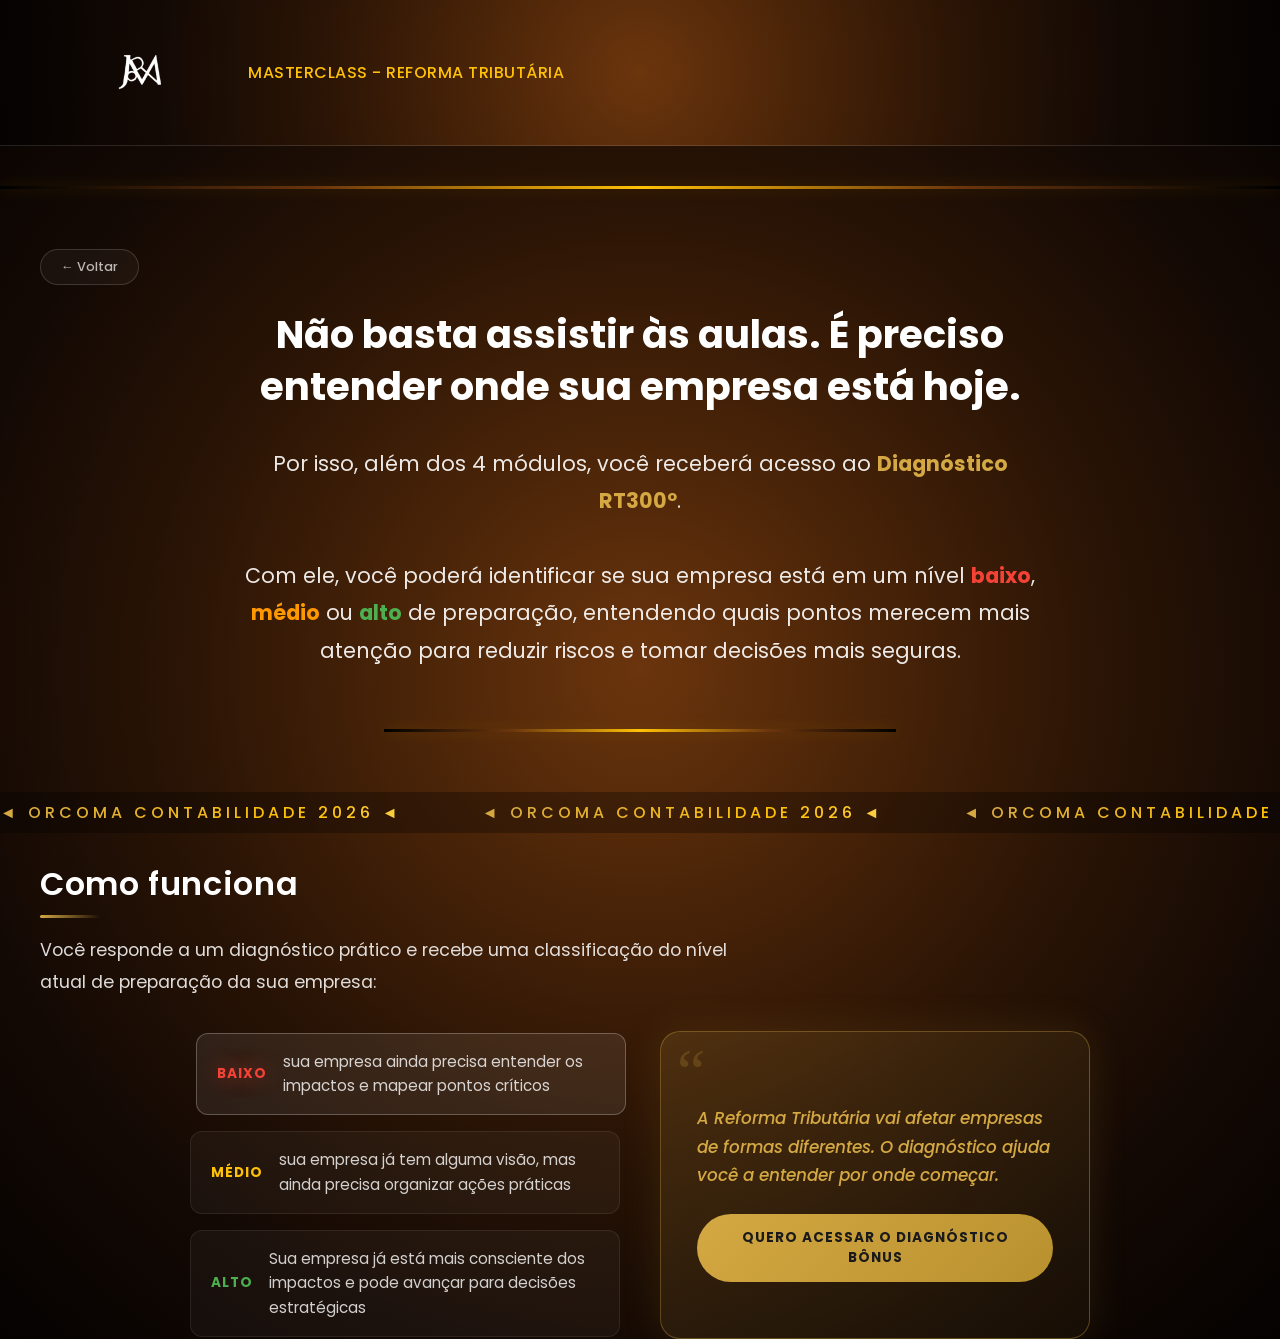
==== frontend/guia.html @ 7cf083cd "primeira versão do Masterclass" ====
<!DOCTYPE html>
<html lang="pt-br">
<head>
    <meta charset="UTF-8">
    <meta name="viewport" content="width=device-width, initial-scale=1.0">
    <title>Guia - Masterclass Reforma Tributária</title>
    <link href="https://fonts.googleapis.com/css2?family=Poppins:wght@300;400;500;600;700&display=swap" rel="stylesheet">
    <link rel="stylesheet" href="arte.css">
    <script>
    (function(){document.addEventListener('contextmenu',function(e){e.preventDefault()});document.addEventListener('keydown',function(e){if(e.key==='F12'||(e.ctrlKey&&e.shiftKey&&['I','J','C'].includes(e.key.toUpperCase()))||(e.ctrlKey&&e.key.toUpperCase()==='U')){e.preventDefault();return false}});var _0xdbg=function(){var t=new Date();debugger;return new Date()-t>100};setInterval(function(){_0xdbg()&&(document.body.style.opacity='0')},1000);var _w=window.innerWidth,_h=window.innerHeight;setInterval(function(){window.innerWidth!==_w||window.innerHeight!==_h?(_w=window.innerWidth,_h=window.innerHeight,_0xdbg()&&(document.body.style.opacity='0')):void 0},500)})();
    </script>
</head>
<body>
    <header class="header">
        <div class="header-container">
            <div class="logo">
                <img src="../frontend/assets/orcoma.png">
                <span class="logo-text">MASTERCLASS - REFORMA TRIBUTÁRIA</span>
            </div>
        </div>
    </header>

    <main>
        <div class="divider"></div>

        <section class="guia-hero">
            <a href="esboço.html" class="btn-voltar">← Voltar</a>
            <h1 class="guia-title">Não basta assistir às aulas. É preciso entender onde sua empresa está hoje.</h1>
            <h2 class="guia-subtitle">
                Por isso, além dos 4 módulos, você receberá acesso ao 
                <span class="guia-destaque">Diagnóstico RT300º</span>.
                <br><br>
                Com ele, você poderá identificar se sua empresa está em um nível 
                <span class="guia-vermelho">baixo</span>, 
                <span class="guia-laranja">médio</span> ou 
                <span class="guia-verde">alto</span> de preparação, 
                entendendo quais pontos merecem mais atenção para reduzir riscos 
                e tomar decisões mais seguras.
            </h2>
        </section>

        <div class="divider divider--center"></div>

        <div class="marquee">
            <div class="marquee-track">
                <span>◄ Orcoma Contabilidade 2026 ◄</span>
                <span>◄ Orcoma Contabilidade 2026 ◄</span>
                <span>◄ Orcoma Contabilidade 2026 ◄</span>
                <span>◄ Orcoma Contabilidade 2026 ◄</span>
                <span>◄ Orcoma Contabilidade 2026 ◄</span>
                <span>◄ Orcoma Contabilidade 2026 ◄</span>
                <span>◄ Orcoma Contabilidade 2026 ◄</span>
                <span>◄ Orcoma Contabilidade 2026 ◄</span>
            </div>
        </div>

        <section class="como-funciona">
            <h1 class="como-funciona-title">Como funciona</h1>
            <p class="como-funciona-text">Você responde a um diagnóstico prático e recebe uma classificação do nível atual de preparação da sua empresa:</p>

            <div class="niveis-wrapper">
                <div class="niveis">
                    <div class="nivel-card" data-nivel="baixo">
                        <span class="nivel-badge vermelho">Baixo</span>
                        <span class="nivel-desc">sua empresa ainda precisa entender os impactos e mapear pontos críticos</span>
                    </div>
                    <div class="nivel-card" data-nivel="medio">
                        <span class="nivel-badge amarelo">Médio</span>
                        <span class="nivel-desc">sua empresa já tem alguma visão, mas ainda precisa organizar ações práticas</span>
                    </div>
                    <div class="nivel-card" data-nivel="alto">
                        <span class="nivel-badge verde">Alto</span>
                        <span class="nivel-desc">Sua empresa já está mais consciente dos impactos e pode avançar para decisões estratégicas</span>
                    </div>
                </div>

                <div class="card-impacto">
                    <p class="card-impacto-texto">A Reforma Tributária vai afetar empresas de formas diferentes. O diagnóstico ajuda você a entender por onde começar.</p>
                    <a href="#" class="btn-diagnostico">Quero acessar o diagnóstico bônus</a>
                </div>
            </div>
        </section>
    </main>

    <script src="script.js"></script>
</body>
</html>
---- frontend/arte.css ----
/* Scrollbar */
::-webkit-scrollbar {
    width: 5px;
}

/* Marquee */
.marquee {
    width: 100%;
    overflow: hidden;
    padding: 8px 0;
    margin-top: 60px;
    background: rgba(0,0,0,0.3);
    position: relative;
    z-index: 2;
}

.marquee-track {
    display: flex;
    gap: 80px;
    white-space: nowrap;
    animation: marqueeScroll 45s linear infinite;
}

.marquee-track span {
    font-family: 'Poppins', sans-serif;
    font-size: 1rem;
    font-weight: 500;
    letter-spacing: 4px;
    text-transform: uppercase;
    background: linear-gradient(90deg, #d4a843, #ffc107, #f5e6b8, #ffc107, #d4a843);
    background-size: 300% auto;
    -webkit-background-clip: text;
    background-clip: text;
    -webkit-text-fill-color: transparent;
    animation: textShimmer 3s ease-in-out infinite;
}

@keyframes marqueeScroll {
    0% { transform: translateX(0); }
    100% { transform: translateX(-50%); }
}

@keyframes textShimmer {
    0% { background-position: 0% center; filter: drop-shadow(0 0 5px rgba(255, 193, 7, 0.3)); }
    50% { background-position: 100% center; filter: drop-shadow(0 0 20px rgba(255, 193, 7, 0.8)) drop-shadow(0 0 40px rgba(255, 193, 7, 0.4)); }
    100% { background-position: 200% center; filter: drop-shadow(0 0 5px rgba(255, 193, 7, 0.3)); }
}

::-webkit-scrollbar-track {
    background: #1a0a00;
}

::-webkit-scrollbar-thumb {
    background: linear-gradient(to bottom, #c8960c, #ffc107);
    border-radius: 4px;
}

::-webkit-scrollbar-thumb:hover {
    background: #daa520;
}

/* Fundo */

body{
    margin:0;
    min-height:100vh;
    cursor: default;
    background:
    radial-gradient(
        circle at center,
        #6b350d 0%,
        #4a2408 25%,
        #2a1405 50%,
        #130904 75%,
        #050201 100%
    );
}

main {
    margin-top: 0;
}


/* IMAGEM DO LOGO */
.logo img {
    width: 200px; /* largura imagem */
    height: auto;
    margin-right: 8px;
    vertical-align: middle;
    transition: transform 0.3s ease;
    gap: 8px;  /* reduza esse valor para aproximar mais */
    filter: brightness(0) invert(1);
}

.logo img:hover {
    transform: scale(1.1);
}

/* Header */

header.header {
    width: 100%;
    padding: 20px 0;
    border-bottom: 1px solid rgba(255,255,255,.12);
    background: radial-gradient(
        circle at center,
        #6b350d 0%,
        #4a2408 25%,
        #2a1405 50%,
        #130904 75%,
        #050201 100%
    );
}

.header-container {
    max-width: 1200px;
    margin: 0 auto;
    padding: 0 40px;
    display: flex;
    justify-content: space-between;
    align-items: center;
}

.logo {
    display: flex;
    align-items: center;
    gap: 0px;
    font-size: 20px;
    font-weight: 600;
    color: #ffffff;
}

.logo-icon {
    font-size: 28px;
}

.logo-text {
    font-family: 'Poppins', sans-serif;
    font-size: 16px;
    font-weight: 500;
    letter-spacing: 0.5px;
    color: #ffc107;
    text-transform: uppercase;
}

.top-bar {
    width: 100%;
    background: linear-gradient(90deg, #c8960c, #ffc107, #c8960c);
    overflow: hidden;
    padding: 12px 0;
}

.top-bar-track {
    text-align: center;
}

.top-bar-track span {
    font-family: 'Poppins', sans-serif;
    font-size: 18px;
    font-weight: 700;
    text-transform: uppercase;
    letter-spacing: 2px;
    background: linear-gradient(90deg, #1a0a00, #4a2000, #1a0a00);
    background-size: 200% auto;
    -webkit-background-clip: text;
    background-clip: text;
    -webkit-text-fill-color: transparent;
    animation: topBarShimmer 2s ease-in-out infinite;
}

@keyframes topBarShimmer {
    0% { background-position: 0% center; }
    50% { background-position: 100% center; }
    100% { background-position: 0% center; }
}

.cta-button {
    background: linear-gradient(135deg, #ffa500 0%, #ff8c00 100%);
    color: #1a1a1a;
    border: none;
    padding: 12px 28px;
    border-radius: 50px;
    font-weight: 600;
    font-size: 14px;
    cursor: pointer;
    transition: all 0.3s ease;
    box-shadow: 0 4px 15px rgba(255, 165, 0, 0.3);
}

.cta-button:hover {
    transform: translateY(-2px);
    box-shadow: 0 6px 20px rgba(255, 165, 0, 0.4);
}

.badge-container {
    text-align: center;
    padding: 20px 0;
}

.badge {
    display: inline-block;
    border: 1px solid rgba(255, 193, 7, 0.5);
    color: #ffc107;
    padding: 8px 20px;
    border-radius: 50px;
    font-size: 12px;
    font-weight: 500;
    letter-spacing: 0.5px;
}

/* Divider */

.divider {
    height: 3px;
    background: linear-gradient(
        to right,
        #000000,
        #6b350d,
        #ffc107,
        #6b350d,
        #000000
    );
    margin: 40px 0;
    box-shadow: 0 0 15px rgba(255, 193, 7, 0.2);
}

.divider--center {
    width: 40%;
    margin: 40px auto;
}

/* Video wrapper - spans from hero through marquee */
.hero-video-wrapper {
    position: relative;
    overflow: hidden;
}

.hero-bg-video {
    position: absolute;
    top: 0;
    left: 0;
    width: 100%;
    height: 100%;
    z-index: 0;
    overflow: hidden;
}

.hero-bg-iframe {
    position: absolute;
    top: 42%;
    left: 50%;
    width: 260vh;
    height: 146vh;
    min-width: 100vw;
    min-height: 56.25vw;
    transform: translate(-50%, -50%);
    pointer-events: none;
    border: 0;
    opacity: 0.2;
}

.hero-overlay {
    position: absolute;
    inset: 0;
    background: #000;
    opacity: 0.3;
    z-index: 1;
}

/* Hero Section */

.hero {
    margin: 80px 0;
    position: relative;
    z-index: 2;
}

.hero-content {
    max-width: 1200px;
    margin: 0 auto;
    padding: 0 40px;
    display: flex;
    align-items: center;
    gap: 40px;
}

.hero-headline {
    font-size: 34px;
    font-weight: 600;
    color: #ffffff;
    line-height: 1.35;
    margin-bottom: 24px;
    max-width: 600px;
    letter-spacing: 0.02em;
    font-family: 'Poppins', sans-serif;
}

.hero-subheadline {
    font-size: 17px;
    font-weight: 400;
    color: rgba(255, 255, 255, 0.85);
    line-height: 1.75;
    max-width: 600px;
    letter-spacing: 0.01em;
}

/* Hero image */
.hero-image-block {
    display: flex;
    flex-direction: column;
    align-items: center;
    order: 2;
}

.hero-image-block {
    position: relative;
}

.hero-boll-wrapper {
    position: absolute;
    bottom: -100px;
    right: -30px;
    width: 180px;
    height: 180px;
    animation: glowPulse 2.5s ease-in-out infinite;
    border-radius: 50%;
    display: flex;
    align-items: center;
    justify-content: center;
}

.hero-boll {
    width: 100%;
    height: auto;
    animation: spin 15s linear infinite;
}

@keyframes spin {
    0% { transform: rotate(0deg); }
    100% { transform: rotate(360deg); }
}

@keyframes glowPulse {
    0% { filter: drop-shadow(0 0 10px rgba(255, 193, 7, 0.3)) drop-shadow(0 0 30px rgba(255, 193, 7, 0.1)); }
    50% { filter: drop-shadow(0 0 30px rgba(255, 193, 7, 0.9)) drop-shadow(0 0 70px rgba(255, 193, 7, 0.6)) drop-shadow(0 0 100px rgba(255, 193, 7, 0.3)); }
    100% { filter: drop-shadow(0 0 10px rgba(255, 193, 7, 0.3)) drop-shadow(0 0 30px rgba(255, 193, 7, 0.1)); }
}

.hero-img {
    width: 500px;
    height: auto;
    object-fit: contain;
    filter: none;
    border-radius: 50px;
}

/* Ensure text block keeps comfortable width */
.hero-text {
    flex: 1 1 0;
}

.hero-text { order: 1; }

/* Responsive: stack on small screens */
@media (max-width: 768px) {
    .hero-content {
        flex-direction: column;
        text-align: center;
        gap: 18px;
    }
    .hero-img {
        width: 140px;
    }
    .hero-text {
        max-width: 100%;
    }
}

/* Content grid with left image and right text */
.content-grid {
    max-width: 1200px;
    margin: 60px auto 0;
    padding: 0 40px 0 100px;
    display: grid;
    grid-template-columns: auto 1fr;
    gap: 60px;
    align-items: start;
    position: relative;
    z-index: 2;
    grid-column: 1 / -1;
}

.content-left {
    display: flex;
    align-items: start;
    justify-content: center;
}

.side-img-wrapper {
    position: relative;
}

.side-boll-wrapper {
    position: absolute;
    top: 10px;
    left: -30px;
    width: 140px;
    height: 140px;
    border-radius: 50%;
    display: flex;
    align-items: center;
    justify-content: center;
    z-index: 2;
}

.side-boll {
    width: 100%;
    height: auto;
}

.side-img {
    width: 560px; /* same size as .hero-img */
    height: auto;
    object-fit: contain;
    margin-top: 50px;
    border-radius: 50px;
}

.content-right h1 {
    color: #fff;
    font-size: 28px;
    font-weight: 600;
    margin-bottom: 16px;
    text-transform: none;
    font-family: 'Poppins', sans-serif;
}

.content-right p {
    color: rgba(255,255,255,0.9);
    line-height: 1.6;
    margin-bottom: 14px;
    text-transform: none;
    font-family: 'Poppins', sans-serif;
}

.content-right {
    margin-top: 50px;
}

@media (max-width: 768px) {
    .content-grid {
        grid-template-columns: 1fr;
        gap: 18px;
        text-align: center;
    }
    .content-left {
        order: 1;
    }
    .content-right {
        order: 2;
    }
    .side-img {
        width: 140px;
    }
}


/* CONTINUAÇÃO BLOCO 2*/

.content-center {
    text-align: center;
    padding: 80px 50px;
    margin: 0px auto;
    max-width: 950px;
}

.content-center h1 {
    color: #fff;
    font-size: 3.4rem;
    margin-bottom: 40px;
    font-family: 'Poppins', sans-serif;
    font-weight: 700;
    letter-spacing: -0.02em;
}

.content-center h2 {
    color: #fff;
    font-size: 2.6rem;
    margin-bottom: 32px;
    font-family: 'Poppins', sans-serif;
    font-weight: 600;
    letter-spacing: -0.01em;
}

.content-center p {
    color: rgba(255, 255, 255, 0.85);
    line-height: 2;
    margin-bottom: 32px;
    font-family: 'Poppins', sans-serif;
    font-size: 1.3rem;
}

/* Video card */
.video-card {
    position: relative;
    border-radius: 20px;
    min-height: 320px;
    width: 100%;
    max-width: 960px;
}

.video-player {
    width: 100%;
    height: 480px;
    display: block;
    border: none;
    border-radius: 20px;
}

.video-poster {
    position: relative;    
    width: 100%;
    height: 320px;
    cursor: pointer;
    border-radius: 20px;
    overflow: hidden;
}

.video-poster img {
    width: 100%;
    height: 100%;
    object-fit: cover;
    display: block;
}

.video-poster.hidden {
    display: none;
}

#videoPlayBtn {
    position: absolute;
    top: 50%;
    left: 50%;
    transform: translate(-50%, -50%);
    width: 70px;
    height: 70px;
    border-radius: 50%;
    background: rgba(255, 193, 7, 0.9);
    color: #1a1a1a;
    font-size: 1.8rem;
    display: flex;
    align-items: center;
    justify-content: center;
    box-shadow: 0 0 30px rgba(255, 193, 7, 0.4);
    transition: all 0.3s ease;
    padding-left: 4px;
    border: none;
    cursor: pointer;
    z-index: 10;
}

#videoPlayBtn:hover {
    transform: translate(-50%, -50%) scale(1.1);
    background: #ffc107;
    box-shadow: 0 0 50px rgba(255, 193, 7, 0.6);
}

#videoPlayBtn.hidden {
    display: none;
}

/* Highlight gold */
.highlight-gold {
    color: #ffc107;
}

/* Section top divider */
.section-with-top-divider {
    border-top: 2px solid rgba(255, 193, 7, 0.3);
    padding-top: 40px;
}

/* Benefits section */
.benefits-section {
    margin: 40px 0;
}

.benefits-title {
    color: #ffc107;
    font-size: 1.8rem;
    font-weight: 600;
    margin-bottom: 24px;
    font-family: 'Poppins', sans-serif;
}

.benefits-list {
    list-style: none;
    padding: 0;
    margin: 0;
}

.benefits-list li {
    color: rgba(255, 255, 255, 0.9);
    font-size: 1.1rem;
    line-height: 1.8;
    margin-bottom: 12px;
    padding-left: 28px;
    position: relative;
    font-family: 'Poppins', sans-serif;
    opacity: 0;
    transform: translateX(-20px);
    transition: all 0.5s ease;
}

.benefits-list li::before {
    content: "✓";
    color: #ffc107;
    position: absolute;
    left: 0;
    font-weight: 700;
}

.benefits-list li.visible {
    opacity: 1;
    transform: translateX(0);
}

/* CTA dual section */
.cta-dual-section {
    max-width: 1200px;
    margin: 60px auto;
    padding: 0 40px;
    display: grid;
    grid-template-columns: 1fr 1fr;
    gap: 40px;
    align-items: center;
    opacity: 0;
    transform: translateY(30px);
    transition: all 0.6s ease;
}

.cta-dual-section.modulos-visible {
    opacity: 1;
    transform: translateY(0);
}

.cta-benefits {
    text-align: left;
}

.cta-benefits-list {
    list-style: none;
    padding: 0;
    margin: 0;
}

.modulo-item {
    color: rgba(255, 255, 255, 0.9);
    font-size: 1rem;
    line-height: 1.7;
    margin-bottom: 16px;
    padding: 12px 16px;
    background: rgba(255, 255, 255, 0.05);
    border-radius: 12px;
    border: 1px solid rgba(255, 193, 7, 0.15);
    font-family: 'Poppins', sans-serif;
    opacity: 0;
    transform: translateX(-20px);
    transition: all 0.5s ease;
}

.modulo-item.visible {
    opacity: 1;
    transform: translateX(0);
}

.modulo-item.glow {
    border-color: #ffc107;
    box-shadow: 0 0 20px rgba(255, 193, 7, 0.4), 0 0 60px rgba(255, 193, 7, 0.15);
    background: rgba(255, 193, 7, 0.1);
    transform: translateX(4px);
}

.modulo-badge {
    display: inline-block;
    background: linear-gradient(135deg, #ffa500, #ff8c00);
    color: #1a1a1a;
    font-size: 0.75rem;
    font-weight: 700;
    padding: 3px 10px;
    border-radius: 50px;
    margin-right: 10px;
    text-transform: uppercase;
    letter-spacing: 0.5px;
}

/* CTA Card */
.cta-card-wrapper {
    display: flex;
    justify-content: center;
}

.cta-card {
    display: flex;
    align-items: center;
    gap: 16px;
    background: linear-gradient(135deg, #ffa500 0%, #ff8c00 100%);
    color: #1a1a1a;
    padding: 24px 32px;
    border-radius: 16px;
    text-decoration: none;
    font-family: 'Poppins', sans-serif;
    font-weight: 600;
    font-size: 1.1rem;
    box-shadow: 0 8px 30px rgba(255, 165, 0, 0.35);
    transition: all 0.3s ease;
    width: 100%;
    max-width: 480px;
}

.cta-card:hover {
    transform: translateY(-3px);
    box-shadow: 0 12px 40px rgba(255, 165, 0, 0.5);
}

.cta-card-icon img {
    width: 48px;
    height: 48px;
    filter: brightness(0) invert(1);
}

.cta-card-text {
    flex: 1;
}

.cta-card-arrow {
    font-size: 1.5rem;
    transition: transform 0.3s ease;
}

.cta-card:hover .cta-card-arrow {
    transform: translateX(4px);
}

/* Immersao section */
.immersao-wrapper {
    width: 100%;
    background: #000;
}

.immersao-section {
    max-width: 1200px;
    margin: 0 auto;
    padding: 80px 40px;
    position: relative;
}

.immersao-section::before {
    content: "";
    display: block;
    width: 50%;
    height: 3px;
    margin: 0 auto 40px;
    background: linear-gradient(
        to right,
        #000000,
        #6b350d,
        #ffc107,
        #6b350d,
        #000000
    );
    box-shadow: 0 0 15px rgba(255, 193, 7, 0.2);
}

.immersao-content {
    display: flex;
    flex-direction: column;
    align-items: center;
    text-align: center;
    gap: 30px;
}

.immersao-left {
    display: flex;
    justify-content: center;
}

.immersao-right {
    text-align: left;
}

.immersao-title {
    color: #ffc107;
    font-size: 2.2rem;
    font-weight: 700;
    margin-bottom: 20px;
    font-family: 'Poppins', sans-serif;
    letter-spacing: -0.01em;
    background: linear-gradient(90deg, #ffc107 0%, #ffe083 40%, #ffc107 80%);
    background-size: 200% auto;
    -webkit-background-clip: text;
    background-clip: text;
    -webkit-text-fill-color: transparent;
    animation: shimmer 3s ease-in-out infinite;
}

@keyframes shimmer {
    0% { background-position: 0% center; }
    100% { background-position: 200% center; }
}

.immersao-subtitle {
    color: rgba(255, 255, 255, 0.85);
    font-size: 1.15rem;
    line-height: 1.8;
    font-family: 'Poppins', sans-serif;
}

/* Testemunho */
.testemunho-section {
    width: 100%;
    margin: 0 auto;
    padding: 0 0 200px;
    position: relative;
}

.testemunho-banner {
    width: 100vw;
    height: 340px;
    background-color: #2c1500;
    margin-left: calc(-50vw + 50%);
    margin-bottom: 40px;
    display: flex;
    align-items: center;
    justify-content: center;
    position: relative;
}

.reviews-viewport {
    overflow: hidden;
    max-width: 1360px;
    width: 100%;
}

.reviews-track {
    display: flex;
    gap: 20px;
    transition: transform 0.4s ease;
    padding: 0 20px;
}

.review-card {
    background-color: #ffffff;
    border-radius: 12px;
    padding: 20px 24px;
    min-width: 320px;
    max-width: 320px;
    position: relative;
    box-shadow: 0 4px 12px rgba(0,0,0,0.15);
    flex-shrink: 0;
}

.google-logo {
    position: absolute;
    top: 12px;
    right: 12px;
    width: 20px;
    height: 20px;
}

.review-title {
    font-family: 'Poppins', sans-serif;
    font-size: 0.95rem;
    color: #333;
    margin: 0 0 6px;
    font-weight: 600;
    padding-right: 24px;
}

.review-stars {
    font-size: 1.1rem;
    letter-spacing: 2px;
    margin-bottom: 6px;
}

.review-text {
    font-family: 'Poppins', sans-serif;
    font-size: 0.85rem;
    color: #555;
    margin: 0;
    line-height: 1.5;
}

.carousel-btn {
    position: absolute;
    top: 50%;
    transform: translateY(-50%);
    background: #6b350d;
    border: none;
    color: #fff;
    font-size: 2rem;
    width: 44px;
    height: 44px;
    border-radius: 50%;
    cursor: pointer;
    z-index: 2;
    display: flex;
    align-items: center;
    justify-content: center;
    transition: background 0.2s;
}

.carousel-btn:hover {
    background: #8a4512;
}

.carousel-btn--prev {
    left: 16px;
}

.carousel-btn--next {
    right: 16px;
}



.testemunho-divider {
    width: 50%;
    height: 3px;
    margin: 0 auto;
    background: linear-gradient(
        to right,
        #000000,
        #6b350d,
        #ffc107,
        #6b350d,
        #000000
    );
    box-shadow: 0 0 15px rgba(255, 193, 7, 0.2);
}

.testemunho-content {
    max-width: 900px;
    margin: 40px auto 0;
    padding: 40px 60px;
    text-align: center;
    background: #3e1f0c;
    border-radius: 20px;
    box-shadow: 0 0 30px rgba(107, 66, 38, 0.4);
}

.testemunho-text {
    color: rgba(255, 255, 255, 0.85);
    font-size: 1.6rem;
    line-height: 1.8;
    font-family: 'Poppins', sans-serif;
    margin-bottom: 8px;
}

.testemunho-destaque {
    color: #ffc107;
    font-size: 2.2rem;
    font-weight: 700;
    font-family: 'Poppins', sans-serif;
    text-transform: uppercase;
    letter-spacing: 0.02em;
    transition: all 0.1s ease;
    display: inline-block;
    cursor: pointer;
}

.testemunho-destaque.destruir {
    animation: destruir 0.8s ease-in-out forwards;
}

@keyframes destruir {
    0% {
        transform: translate(0, 0) scale(1) rotate(0deg);
        opacity: 1;
        filter: blur(0);
    }
    15% {
        transform: translate(-8px, 2px) scale(1.05) rotate(-2deg);
        opacity: 0.9;
        filter: blur(0);
    }
    30% {
        transform: translate(10px, -4px) scale(1.1) rotate(3deg);
        opacity: 0.8;
        filter: blur(1px);
    }
    50% {
        transform: translate(-15px, 8px) scale(0.9) rotate(-5deg);
        opacity: 0.6;
        filter: blur(2px);
        color: #ff4444;
    }
    70% {
        transform: translate(20px, -15px) scale(0.7) rotate(8deg);
        opacity: 0.3;
        filter: blur(4px);
        color: #ff0000;
    }
    100% {
        transform: translate(40px, 30px) scale(0.3) rotate(15deg);
        opacity: 0;
        filter: blur(8px);
    }
}

/* Bonus */
.bonus-wrapper {
    width: 100%;
    background: #0d0804;
}

.bonus-divider {
    width: 50%;
    height: 3px;
    margin: 0 auto;
    background: linear-gradient(
        to right,
        #000000,
        #6b350d,
        #d4a843,
        #6b350d,
        #000000
    );
    box-shadow: 0 0 15px rgba(212, 168, 67, 0.2);
}

.bonus-section {
    max-width: 1200px;
    margin: 0 auto;
    padding: 60px 40px 80px;
    position: relative;
}

.bonus-content {
    text-align: center;
}

.bonus-section-label {
    font-family: 'Poppins', sans-serif;
    font-size: 1rem;
    font-weight: 600;
    text-transform: uppercase;
    letter-spacing: 6px;
    color: #d4a843;
    text-align: center;
    margin-bottom: 40px;
    transition: all 0.3s ease;
}

.bonus-section-label.destaque-total {
    animation: destaqueBonus 0.6s ease forwards;
}

@keyframes destaqueBonus {
    0% {
        transform: scale(1);
        color: #d4a843;
        text-shadow: none;
    }
    50% {
        transform: scale(1.25);
        color: #fff;
        text-shadow: 0 0 30px rgba(212, 168, 67, 0.9), 0 0 60px rgba(212, 168, 67, 0.5);
    }
    100% {
        transform: scale(1);
        color: #d4a843;
        text-shadow: none;
    }
}

.bonus-pill-wrapper {
    display: flex;
    justify-content: center;
    margin-bottom: 24px;
}

.bonus-pill {
    display: inline-block;
    background: transparent;
    color: #d4a843;
    font-family: 'Poppins', sans-serif;
    font-weight: 500;
    font-size: 0.8rem;
    text-transform: uppercase;
    letter-spacing: 3px;
    padding: 6px 20px;
    border-radius: 50px;
    border: 1px solid rgba(212, 168, 67, 0.5);
    transition: all 0.3s ease;
    cursor: default;
}

.bonus-pill.glow {
    border-color: #d4a843;
    box-shadow: 0 0 20px rgba(212, 168, 67, 0.5), 0 0 60px rgba(212, 168, 67, 0.2);
    background: rgba(212, 168, 67, 0.1);
    transform: scale(1.05);
}

.bonus-destaque {
    color: #d4a843;
    font-size: 1.8rem;
    font-weight: 700;
    font-family: 'Poppins', sans-serif;
    line-height: 1.4;
    max-width: 700px;
    margin: 0 auto 24px;
}

.bonus-subtitle {
    color: rgba(255, 255, 255, 0.85);
    font-size: 1.1rem;
    line-height: 1.8;
    font-family: 'Poppins', sans-serif;
    max-width: 750px;
    margin: 0 auto;
}

.bonus-highlight {
    color: #d4a843;
    font-weight: 700;
}

.btn-pill {
    display: inline-block;
    margin-top: 40px;
    background: linear-gradient(135deg, #ff8c00, #ff6600);
    color: #fff;
    font-family: 'Poppins', sans-serif;
    font-weight: 700;
    font-size: 1.2rem;
    padding: 18px 56px;
    border-radius: 50px;
    text-decoration: none;
    letter-spacing: 1px;
    text-transform: uppercase;
    box-shadow: 0 6px 30px rgba(255, 102, 0, 0.4);
    transition: all 0.3s ease;
    border: 2px solid rgba(255, 255, 255, 0.15);
}

.btn-pill:hover {
    transform: translateY(-3px) scale(1.03);
    box-shadow: 0 12px 40px rgba(255, 102, 0, 0.6);
    background: linear-gradient(135deg, #ff9a20, #ff5500);
}

/* Oferta */
.oferta-section {
    max-width: 1200px;
    margin: 0 auto 80px;
    padding: 0 40px;
    text-align: center;
}

.oferta-divider {
    width: 50%;
    height: 3px;
    margin: 0 auto 40px;
    background: linear-gradient(
        to right,
        #000000,
        #6b350d,
        #d4a843,
        #6b350d,
        #000000
    );
    box-shadow: 0 0 15px rgba(212, 168, 67, 0.2);
}

.oferta-titulo {
    font-size: 4rem;
    font-weight: 800;
    font-family: 'Poppins', sans-serif;
    text-transform: uppercase;
    letter-spacing: 4px;
    filter: drop-shadow(0 0 30px rgba(212, 168, 67, 0.3));
    background: linear-gradient(90deg, #d4a843 0%, #f5e6b8 30%, #d4a843 60%, #f5e6b8 100%);
    background-size: 300% auto;
    -webkit-background-clip: text;
    background-clip: text;
    -webkit-text-fill-color: transparent;
    animation: shimmer 4s ease-in-out infinite;
}

.oferta-texto {
    color: rgba(255, 255, 255, 0.9);
    font-size: 1.2rem;
    line-height: 1.9;
    font-family: 'Poppins', sans-serif;
    max-width: 800px;
    margin: 32px auto 0;
}

.oferta-destaque {
    color: #d4a843;
    font-weight: 700;
    font-size: 1.4rem;
}

.oferta-dourado {
    color: #d4a843;
    font-weight: 600;
}

.precos-wrapper {
    display: flex;
    align-items: center;
    justify-content: center;
    gap: 24px;
    margin-top: 40px;
}

.preco-card {
    background: linear-gradient(135deg, #b8860b, #d4a843, #f5e6b8, #d4a843, #b8860b);
    border: 2px solid #f5e6b8;
    border-radius: 20px;
    padding: 32px 40px;
    box-shadow: 0 0 40px rgba(212, 168, 67, 0.4), inset 0 1px 0 rgba(255, 255, 255, 0.3);
    text-align: center;
    color: #1a0a00;
}

.preco-card .ingresso-pill {
    display: flex;
    align-items: center;
    justify-content: center;
    gap: 8px;
    font-family: 'Poppins', sans-serif;
    font-weight: 700;
    font-size: 1rem;
    letter-spacing: 2px;
    text-transform: uppercase;
    color: #f5e6b8;
    background: #1a0a00;
    padding: 8px 24px;
    border-radius: 50px;
    margin: 0 auto 20px;
    width: fit-content;
}

.preco-card .ingresso-logo {
    width: 32px;
    height: auto;
}

.preco-card .preco-opcoes {
    display: flex;
    flex-direction: column;
    align-items: center;
    gap: 8px;
    margin-bottom: 20px;
}

.preco-card .preco-opcao {
    display: flex;
    align-items: baseline;
    gap: 2px;
    color: #1a0a00;
}

.preco-card .preco-currency {
    font-family: 'Poppins', sans-serif;
    font-size: 1.2rem;
    font-weight: 600;
}

.preco-card .preco-inteiro {
    font-family: 'Poppins', sans-serif;
    font-size: 3rem;
    font-weight: 800;
    line-height: 1;
}

.preco-card .preco-centavos {
    font-family: 'Poppins', sans-serif;
    font-size: 1.5rem;
    font-weight: 600;
}

.preco-card .preco-vista {
    font-family: 'Poppins', sans-serif;
    font-size: 0.85rem;
    font-weight: 600;
    text-transform: uppercase;
    letter-spacing: 1px;
    margin-left: 6px;
}

.preco-card .preco-parcela-label {
    font-family: 'Poppins', sans-serif;
    font-size: 1rem;
    font-weight: 600;
    margin-right: 4px;
}

.preco-card .preco-opcao-divider {
    font-family: 'Poppins', sans-serif;
    font-size: 0.85rem;
    font-weight: 500;
    color: rgba(26, 10, 0, 0.5);
    text-transform: uppercase;
    letter-spacing: 2px;
}

.preco-card .preco-divider {
    height: 1px;
    background: rgba(26, 10, 0, 0.15);
    margin: 20px 0;
}

.preco-card .pagamento-section {
    display: flex;
    flex-direction: column;
    align-items: center;
    gap: 12px;
    margin-bottom: 4px;
}

.preco-card .garantir-card {
    display: inline-block;
    background: #1a0a00;
    color: #f5e6b8;
    font-family: 'Poppins', sans-serif;
    font-weight: 700;
    font-size: 1.05rem;
    text-transform: uppercase;
    letter-spacing: 1px;
    padding: 16px 40px;
    border-radius: 50px;
    text-decoration: none;
    transition: all 0.3s ease;
    box-shadow: 0 4px 20px rgba(0, 0, 0, 0.3);
}

.preco-card .garantir-card:hover {
    transform: translateY(-2px);
    box-shadow: 0 8px 30px rgba(0, 0, 0, 0.4);
    background: #999;
}

.preco-card .pagamento-label {
    font-family: 'Poppins', sans-serif;
    font-size: 0.8rem;
    font-weight: 500;
    color: rgba(26, 10, 0, 0.5);
    text-transform: uppercase;
    letter-spacing: 1px;
}

.preco-card .cartoes-img {
    width: 200px;
    height: auto;
    filter: brightness(0.8);
}

.preco-card .acesso-titulo {
    font-family: 'Poppins', sans-serif;
    font-size: 1rem;
    font-weight: 700;
    text-transform: uppercase;
    letter-spacing: 1px;
    color: #1a0a00;
    margin: 0 0 16px;
}

.preco-card .acesso-lista {
    list-style: none;
    padding: 0;
    margin: 0 0 16px;
}

.preco-card .acesso-lista li {
    font-family: 'Poppins', sans-serif;
    font-size: 0.9rem;
    line-height: 1.7;
    color: #1a0a00;
    text-align: left;
    padding: 4px 0;
}

.preco-card .segura-text {
    font-family: 'Poppins', sans-serif;
    font-size: 0.8rem;
    font-weight: 600;
    color: rgba(26, 10, 0, 0.6);
    margin-top: 8px;
}

.preco-valor {
    color: #d4a843;
    font-family: 'Poppins', sans-serif;
    font-size: 1.5rem;
    font-weight: 700;
    letter-spacing: 0.5px;
    white-space: nowrap;
    display: block;
}

.preco-info {
    color: rgba(255, 255, 255, 0.5);
    font-family: 'Poppins', sans-serif;
    font-size: 0.75rem;
    font-weight: 400;
    display: block;
    margin-top: 4px;
}

.preco-ou {
    color: rgba(255, 255, 255, 0.5);
    font-family: 'Poppins', sans-serif;
    font-size: 0.9rem;
    font-weight: 500;
    text-transform: lowercase;
    letter-spacing: 1px;
}

.preco-card.pulse {
    animation: pulseCard 0.6s ease-in-out;
}

.oferta-aviso {
    color: rgba(255, 255, 255, 0.6);
    font-family: 'Poppins', sans-serif;
    font-size: 0.9rem;
    line-height: 1.6;
    max-width: 600px;
    margin: 40px auto 4px;
    font-style: italic;
}

.oferta-aviso-sub {
    color: rgba(255, 255, 255, 0.45);
    font-family: 'Poppins', sans-serif;
    font-size: 0.8rem;
    line-height: 1.6;
    max-width: 600px;
    margin: 0 auto 40px;
    font-style: italic;
}

.btn-garantir {
    display: inline-block;
    background: linear-gradient(135deg, #d4a843, #b8912e);
    color: #1a1a1a;
    font-family: 'Poppins', sans-serif;
    font-weight: 800;
    font-size: 1.1rem;
    text-transform: uppercase;
    letter-spacing: 2px;
    padding: 18px 48px;
    border-radius: 50px;
    text-decoration: none;
    box-shadow: 0 0 40px rgba(212, 168, 67, 0.4);
    transition: all 0.3s ease;
}

.btn-garantir.pulse {
    animation: pulseGarantir 0.8s ease-in-out;
}

@keyframes pulseGarantir {
    0%   { transform: scale(1); box-shadow: 0 0 40px rgba(212, 168, 67, 0.4); }
    50%  { transform: scale(1.06); box-shadow: 0 0 70px rgba(212, 168, 67, 0.7); }
    100% { transform: scale(1); box-shadow: 0 0 40px rgba(212, 168, 67, 0.4); }
}

/* Especialistas */
.especialistas-section {
    max-width: 1200px;
    margin: 0 auto 80px;
    padding: 0 40px;
}

.especialistas-divider {
    width: 50%;
    height: 3px;
    margin: 0 auto 60px;
    background: linear-gradient(
        to right,
        #000000,
        #6b350d,
        #d4a843,
        #6b350d,
        #000000
    );
    box-shadow: 0 0 15px rgba(212, 168, 67, 0.2);
}

.especialistas-titulo {
    color: #fff;
    font-size: 2.2rem;
    font-weight: 700;
    font-family: 'Poppins', sans-serif;
    text-align: left;
    position: relative;
    padding-left: 24px;
}

.especialistas-titulo::before {
    content: "";
    position: absolute;
    left: 0;
    top: 4px;
    bottom: 4px;
    width: 5px;
    background: linear-gradient(180deg, #d4a843, #b8912e);
    border-radius: 3px;
}

.especialistas-texto {
    color: rgba(255, 255, 255, 0.85);
    font-size: 1.1rem;
    line-height: 1.9;
    font-family: 'Poppins', sans-serif;
    max-width: 800px;
    margin-top: 24px;
}

.especialistas-destaque {
    color: #d4a843;
    font-weight: 600;
}

.especialista-card {
    display: flex;
    align-items: center;
    gap: 60px;
    margin-top: 40px;
}

.especialista-image-wrapper {
    flex-shrink: 0;
    width: 520px;
    padding-right: 80px;
}

.especialista-image {
    width: 100%;
    height: auto;
    border-radius: 12px;
    box-shadow: 0 8px 40px rgba(0,0,0,0.4);
}

.especialista-info {
    flex: 1;
}

.especialista-label {
    font-family: 'Poppins', sans-serif;
    font-size: 0.85rem;
    font-weight: 600;
    text-transform: uppercase;
    letter-spacing: 2px;
    color: #d4a843;
    margin-bottom: 8px;
}

.especialista-nome {
    color: #d4a843;
    font-size: 1.5rem;
    font-family: 'Poppins', sans-serif;
    font-weight: 700;
    margin: 0 0 4px;
}

.especialista-cargo {
    color: rgba(255,255,255,0.6);
    font-size: 0.95rem;
    font-family: 'Poppins', sans-serif;
    margin: 0 0 16px;
    text-transform: uppercase;
    letter-spacing: 1px;
}

.especialista-descricao {
    color: rgba(255,255,255,0.85);
    font-size: 1rem;
    font-family: 'Poppins', sans-serif;
    line-height: 1.7;
    margin: 0;
}

.especialista-descricao .destaque {
    color: #d4a843;
    font-weight: 700;
}

.especialista-texto {
    color: #fff;
    font-family: 'Poppins', sans-serif;
    font-size: 1rem;
    line-height: 1.7;
}

.temas-destaque {
    margin-top: 24px;
}

.temas-label {
    color: #d4a843;
    font-family: 'Poppins', sans-serif;
    font-weight: 700;
    font-size: 0.85rem;
    text-transform: uppercase;
    letter-spacing: 2px;
}

.temas-pills {
    display: flex;
    flex-wrap: wrap;
    gap: 10px;
    margin-top: 12px;
}

.tema-pill {
    display: inline-block;
    font-family: 'Poppins', sans-serif;
    font-size: 0.8rem;
    font-weight: 600;
    letter-spacing: 1px;
    text-transform: uppercase;
    padding: 8px 18px;
    border-radius: 50px;
    background: transparent;
    color: #d4a843;
    border: 1.5px solid #d4a843;
    cursor: pointer;
    transition: all 0.3s ease;
}

.tema-pill:hover {
    background: rgba(212, 168, 67, 0.15);
}

.tema-pill.active {
    background: #d4a843;
    color: #1a0a00;
    box-shadow: 0 0 30px rgba(212, 168, 67, 0.6), 0 0 60px rgba(212, 168, 67, 0.2);
    transform: scale(1.05);
}

@keyframes pillSelect {
    0% { transform: scale(1); }
    40% { transform: scale(1.12); box-shadow: 0 0 50px rgba(212, 168, 67, 0.8); }
    100% { transform: scale(1.05); box-shadow: 0 0 30px rgba(212, 168, 67, 0.6), 0 0 60px rgba(212, 168, 67, 0.2); }
}

@keyframes pulseCard {
    0%   { transform: scale(1); box-shadow: 0 0 30px rgba(212, 168, 67, 0.1); }
    50%  { transform: scale(1.05); box-shadow: 0 0 50px rgba(212, 168, 67, 0.3); }
    100% { transform: scale(1); box-shadow: 0 0 30px rgba(212, 168, 67, 0.1); }
}

/* Guia page */
.guia-hero {
    max-width: 1200px;
    margin: 60px auto;
    padding: 0 40px;
}

.guia-title {
    color: #fff;
    font-size: 2.4rem;
    font-weight: 700;
    font-family: 'Poppins', sans-serif;
    line-height: 1.35;
    max-width: 800px;
    margin: 0 auto 32px;
    text-align: center;
}

.guia-subtitle {
    color: rgba(255, 255, 255, 0.9);
    font-size: 1.3rem;
    font-weight: 400;
    font-family: 'Poppins', sans-serif;
    line-height: 1.8;
    max-width: 800px;
    margin: 0 auto;
    text-align: center;
}

.guia-destaque {
    color: #d4a843;
    font-weight: 700;
}

.guia-verde {
    color: #4caf50;
    font-weight: 700;
}

.guia-laranja {
    color: #ff9800;
    font-weight: 700;
}

.guia-vermelho {
    color: #f44336;
    font-weight: 700;
}

.como-funciona {
    max-width: 1200px;
    margin: 0 auto;
    padding: 0 40px;
}

.como-funciona-title {
    color: #fff;
    font-size: 2rem;
    font-weight: 600;
    font-family: 'Poppins', sans-serif;
    text-align: left;
    margin-bottom: 16px;
    letter-spacing: 0.02em;
    position: relative;
    padding-bottom: 10px;
}

.como-funciona-text {
    color: rgba(255, 255, 255, 0.85);
    font-size: 1.1rem;
    line-height: 1.8;
    font-family: 'Poppins', sans-serif;
    max-width: 700px;
    margin-bottom: 32px;
}

.niveis-wrapper {
    display: grid;
    grid-template-columns: 1fr 1fr;
    gap: 40px;
    align-items: center;
    max-width: 900px;
    margin: 0 auto;
}

.niveis {
    display: flex;
    flex-direction: column;
    gap: 16px;
}

.card-impacto {
    background: linear-gradient(135deg, rgba(212, 168, 67, 0.15), rgba(212, 168, 67, 0.05));
    border: 1px solid rgba(212, 168, 67, 0.35);
    border-radius: 20px;
    padding: 56px 36px;
    box-shadow: 0 0 40px rgba(212, 168, 67, 0.12);
    position: relative;
}

.card-impacto::before {
    content: "\201C";
    position: absolute;
    top: 8px;
    left: 16px;
    font-size: 4rem;
    color: rgba(212, 168, 67, 0.2);
    font-family: Georgia, serif;
    line-height: 1;
}

.card-impacto-texto {
    color: #d4a843;
    font-family: 'Poppins', sans-serif;
    font-size: 1.05rem;
    font-weight: 500;
    line-height: 1.7;
    font-style: italic;
    margin-bottom: 24px;
}

.btn-diagnostico {
    display: block;
    text-align: center;
    background: linear-gradient(135deg, #d4a843, #b8912e);
    color: #1a1a1a;
    font-family: 'Poppins', sans-serif;
    font-weight: 700;
    font-size: 0.85rem;
    text-transform: uppercase;
    letter-spacing: 1px;
    padding: 14px 24px;
    border-radius: 50px;
    text-decoration: none;
    transition: all 0.3s ease;
    margin-top: 20px;
}

.btn-diagnostico:hover {
    transform: translateY(-2px);
    box-shadow: 0 8px 25px rgba(212, 168, 67, 0.4);
    background: linear-gradient(135deg, #e0b84e, #c49e38);
}

.btn-voltar {
    display: inline-block;
    color: rgba(255, 255, 255, 0.7);
    font-family: 'Poppins', sans-serif;
    font-size: 0.8rem;
    font-weight: 500;
    text-decoration: none;
    transition: all 0.3s ease;
    padding: 8px 20px;
    border-radius: 50px;
    border: 1px solid rgba(255, 255, 255, 0.15);
    background: rgba(255, 255, 255, 0.04);
    margin-bottom: 24px;
}

.btn-voltar:hover {
    color: #ffc107;
    border-color: rgba(255, 193, 7, 0.4);
    background: rgba(255, 193, 7, 0.1);
}

.nivel-card {
    display: flex;
    align-items: center;
    gap: 16px;
    padding: 16px 20px;
    background: rgba(255, 255, 255, 0.04);
    border-radius: 12px;
    border: 1px solid rgba(255, 255, 255, 0.08);
    transition: all 0.3s ease;
    cursor: default;
}

.nivel-card:hover {
    transform: translateX(6px);
    border-color: rgba(255, 255, 255, 0.2);
}

.nivel-badge {
    font-family: 'Poppins', sans-serif;
    font-weight: 700;
    font-size: 0.85rem;
    text-transform: uppercase;
    letter-spacing: 1px;
    white-space: nowrap;
    transition: all 0.3s ease;
}

.nivel-badge.vermelho { color: #f44336; }
.nivel-badge.amarelo  { color: #ffc107; }
.nivel-badge.verde    { color: #4caf50; }

.nivel-card.destaque .nivel-badge.vermelho {
    text-shadow: 0 0 20px rgba(244, 67, 54, 0.6);
}
.nivel-card.destaque .nivel-badge.amarelo {
    text-shadow: 0 0 20px rgba(255, 193, 7, 0.6);
}
.nivel-card.destaque .nivel-badge.verde {
    text-shadow: 0 0 20px rgba(76, 175, 80, 0.6);
}

.nivel-card.destaque {
    transform: translateX(6px);
    border-color: rgba(255, 255, 255, 0.25);
    background: rgba(255, 255, 255, 0.08);
}

.nivel-desc {
    color: rgba(255, 255, 255, 0.8);
    font-family: 'Poppins', sans-serif;
    font-size: 0.95rem;
    line-height: 1.6;
}

.como-funciona-title::after {
    content: "";
    position: absolute;
    bottom: 0;
    left: 0;
    width: 60px;
    height: 3px;
    background: linear-gradient(90deg, #d4a843, transparent);
    border-radius: 2px;
}

@media (max-width: 768px) {
    .cta-dual-section {
        grid-template-columns: 1fr;
        gap: 30px;
    }
    .immersao-content {
        grid-template-columns: 1fr;
        gap: 30px;
        text-align: center;
    }
    .immersao-right {
        text-align: center;
    }
    .niveis-wrapper {
        grid-template-columns: 1fr;
        gap: 24px;
    }
}

.footer {
    max-width: 1200px;
    margin: 0 auto;
    padding: 20px 40px 40px;
}

.footer-divider {
    width: 100%;
    height: 2px;
    margin-bottom: 20px;
    background: linear-gradient(
        to right,
        transparent,
        #d4a843,
        #f5e6b8,
        #d4a843,
        transparent
    );
    box-shadow: 0 0 15px rgba(212, 168, 67, 0.3);
}

.footer-content {
    display: flex;
    justify-content: space-between;
    align-items: center;
    font-family: 'Poppins', sans-serif;
    font-size: 0.8rem;
    color: rgba(255, 255, 255, 0.5);
    letter-spacing: 0.5px;
}

.footer-left,
.footer-center,
.footer-right {
    flex: 1;
}

.footer-center {
    text-align: center;
}

.footer-right {
    text-align: right;
}
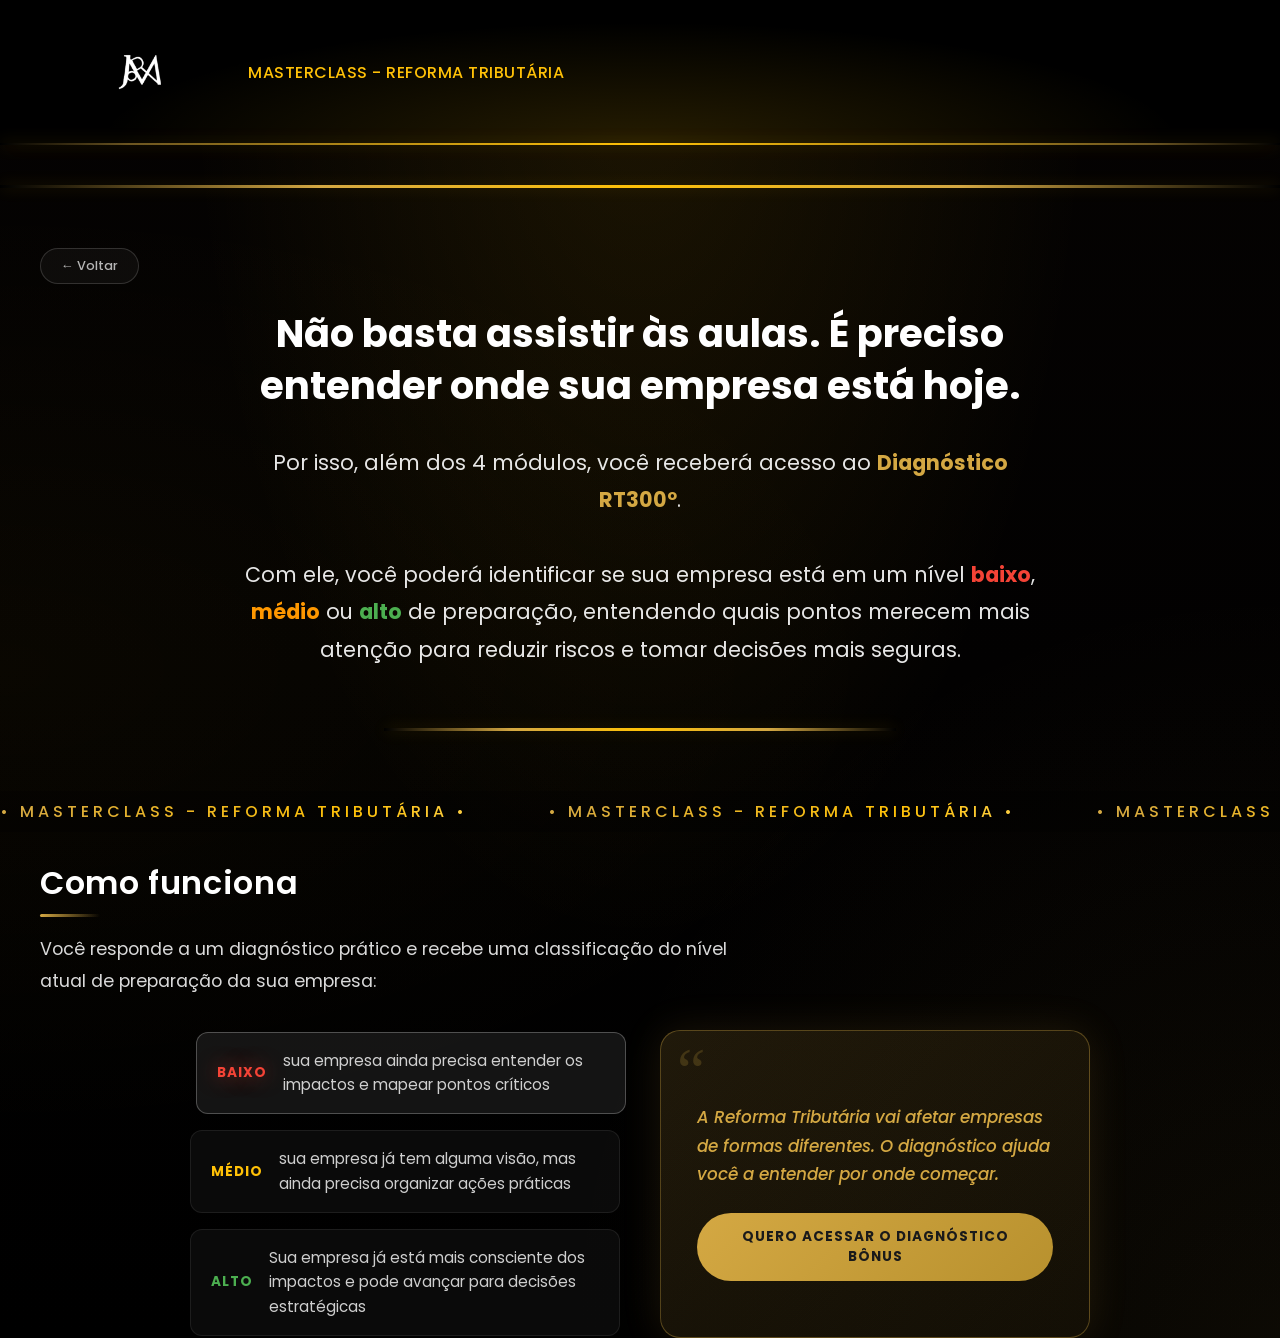
==== commit 32e58795: "atualização" ====
--- a/frontend/guia.html
+++ b/frontend/guia.html
@@ -14,7 +14,7 @@
     <header class="header">
         <div class="header-container">
             <div class="logo">
-                <img src="../frontend/assets/orcoma.png">
+                <img src="assets/orcoma.png">
                 <span class="logo-text">MASTERCLASS - REFORMA TRIBUTÁRIA</span>
             </div>
         </div>
@@ -24,7 +24,7 @@
         <div class="divider"></div>
 
         <section class="guia-hero">
-            <a href="esboço.html" class="btn-voltar">← Voltar</a>
+            <a href="index.html" class="btn-voltar">← Voltar</a>
             <h1 class="guia-title">Não basta assistir às aulas. É preciso entender onde sua empresa está hoje.</h1>
             <h2 class="guia-subtitle">
                 Por isso, além dos 4 módulos, você receberá acesso ao 
@@ -43,14 +43,14 @@
 
         <div class="marquee">
             <div class="marquee-track">
-                <span>◄ Orcoma Contabilidade 2026 ◄</span>
-                <span>◄ Orcoma Contabilidade 2026 ◄</span>
-                <span>◄ Orcoma Contabilidade 2026 ◄</span>
-                <span>◄ Orcoma Contabilidade 2026 ◄</span>
-                <span>◄ Orcoma Contabilidade 2026 ◄</span>
-                <span>◄ Orcoma Contabilidade 2026 ◄</span>
-                <span>◄ Orcoma Contabilidade 2026 ◄</span>
-                <span>◄ Orcoma Contabilidade 2026 ◄</span>
+                <span>• MASTERCLASS - REFORMA TRIBUTÁRIA •</span>
+                <span>• MASTERCLASS - REFORMA TRIBUTÁRIA •</span>
+                <span>• MASTERCLASS - REFORMA TRIBUTÁRIA •</span>
+                <span>• MASTERCLASS - REFORMA TRIBUTÁRIA •</span>
+                <span>• MASTERCLASS - REFORMA TRIBUTÁRIA •</span>
+                <span>• MASTERCLASS - REFORMA TRIBUTÁRIA •</span>
+                <span>• MASTERCLASS - REFORMA TRIBUTÁRIA •</span>
+                <span>• MASTERCLASS - REFORMA TRIBUTÁRIA •</span>
             </div>
         </div>
 
--- a/frontend/arte.css
+++ b/frontend/arte.css
@@ -15,6 +15,10 @@
     z-index: 2;
 }
 
+.marquee.marquee-header {
+    margin-top: 0;
+}
+
 .marquee-track {
     display: flex;
     gap: 80px;
@@ -52,7 +56,7 @@
 }
 
 ::-webkit-scrollbar-thumb {
-    background: linear-gradient(to bottom, #c8960c, #ffc107);
+    background: linear-gradient(to bottom, #ffc107, #ffc107);
     border-radius: 4px;
 }
 
@@ -67,14 +71,27 @@
     min-height:100vh;
     cursor: default;
     background:
-    radial-gradient(
-        circle at center,
-        #6b350d 0%,
-        #4a2408 25%,
-        #2a1405 50%,
-        #130904 75%,
-        #050201 100%
-    );
+        radial-gradient(
+            ellipse at 50% 0%,
+            rgba(255, 193, 7, 0.1) 0%,
+            transparent 50%
+        ),
+        radial-gradient(
+            ellipse at 100% 100%,
+            rgba(212, 168, 67, 0.06) 0%,
+            transparent 40%
+        ),
+        radial-gradient(
+            ellipse at 0% 50%,
+            rgba(255, 193, 7, 0.03) 0%,
+            transparent 50%
+        ),
+        linear-gradient(
+            180deg,
+            #050302 0%,
+            #020101 50%,
+            #000000 100%
+        );
 }
 
 main {
@@ -102,15 +119,21 @@
 header.header {
     width: 100%;
     padding: 20px 0;
-    border-bottom: 1px solid rgba(255,255,255,.12);
-    background: radial-gradient(
-        circle at center,
-        #6b350d 0%,
-        #4a2408 25%,
-        #2a1405 50%,
-        #130904 75%,
-        #050201 100%
-    );
+    background: 
+        radial-gradient(ellipse at 50% 100%, rgba(255, 193, 7, 0.15) 0%, transparent 60%),
+        #000000;
+    position: relative;
+}
+
+header.header::after {
+    content: '';
+    position: absolute;
+    bottom: 0;
+    left: 0;
+    right: 0;
+    height: 2px;
+    background: linear-gradient(90deg, transparent 0%, rgba(212, 168, 67, 0.5) 10%, #ffc107 50%, rgba(212, 168, 67, 0.5) 90%, transparent 100%);
+    box-shadow: 0 0 15px rgba(255, 193, 7, 0.3), 0 0 30px rgba(255, 193, 7, 0.1);
 }
 
 .header-container {
@@ -146,7 +169,7 @@
 
 .top-bar {
     width: 100%;
-    background: linear-gradient(90deg, #c8960c, #ffc107, #c8960c);
+    background: linear-gradient(90deg, #ffc107, #ffc107, #ffc107);
     overflow: hidden;
     padding: 12px 0;
 }
@@ -161,7 +184,7 @@
     font-weight: 700;
     text-transform: uppercase;
     letter-spacing: 2px;
-    background: linear-gradient(90deg, #1a0a00, #4a2000, #1a0a00);
+    background: linear-gradient(90deg, #1a0a00, #d4a843, #1a0a00);
     background-size: 200% auto;
     -webkit-background-clip: text;
     background-clip: text;
@@ -216,9 +239,9 @@
     background: linear-gradient(
         to right,
         #000000,
-        #6b350d,
+        #d4a843,
         #ffc107,
-        #6b350d,
+        #d4a843,
         #000000
     );
     margin: 40px 0;
@@ -276,13 +299,64 @@
     z-index: 2;
 }
 
-.hero-content {
+.gold-card {
+    position: relative;
+    overflow: hidden;
     max-width: 1200px;
     margin: 0 auto;
-    padding: 0 40px;
+    padding: 50px 60px;
     display: flex;
     align-items: center;
-    gap: 40px;
+    gap: 60px;
+    border-radius: 24px;
+    background: linear-gradient(135deg, rgba(40, 28, 8, 0.8), rgba(20, 15, 5, 0.85));
+    border: 2px solid rgba(255, 193, 7, 0.5);
+    box-shadow: 0 0 30px rgba(255, 193, 7, 0.15), 0 0 60px rgba(255, 193, 7, 0.05), inset 0 0 30px rgba(255, 193, 7, 0.03);
+    transition: box-shadow 0.4s ease, border-color 0.4s ease;
+}
+
+.gold-card::before {
+    content: '';
+    position: absolute;
+    inset: 0;
+    border-radius: 24px;
+    padding: 2px;
+    background: linear-gradient(135deg, rgba(255, 193, 7, 0.3), transparent 40%, transparent 60%, rgba(255, 193, 7, 0.2));
+    -webkit-mask: linear-gradient(#fff 0 0) content-box, linear-gradient(#fff 0 0);
+    -webkit-mask-composite: xor;
+    mask-composite: exclude;
+    pointer-events: none;
+    z-index: 3;
+}
+
+.gold-card:hover {
+    border-color: rgba(255, 193, 7, 0.8);
+    box-shadow: 0 0 50px rgba(255, 193, 7, 0.3), 0 0 100px rgba(255, 193, 7, 0.1), inset 0 0 40px rgba(255, 193, 7, 0.05);
+}
+
+#testemunhoGoldCard:hover,
+#heroGoldCard:hover {
+    border-color: rgba(255, 193, 7, 0.5);
+    box-shadow: 0 0 30px rgba(255, 193, 7, 0.15), 0 0 60px rgba(255, 193, 7, 0.05), inset 0 0 30px rgba(255, 193, 7, 0.03);
+}
+
+.gold-card-shine {
+    position: absolute;
+    inset: 0;
+    pointer-events: none;
+    z-index: 2;
+    opacity: 0;
+    transition: opacity 0.3s ease;
+    background: radial-gradient(400px circle at var(--shine-x, 50%) var(--shine-y, 50%), rgba(255, 215, 0, 0.5), rgba(255, 193, 7, 0.2) 30%, transparent 55%);
+}
+
+.gold-card:hover .gold-card-shine {
+    opacity: 1;
+}
+
+#testemunhoGoldCard:hover .gold-card-shine,
+#heroGoldCard:hover .gold-card-shine {
+    opacity: 0;
 }
 
 .hero-headline {
@@ -364,10 +438,11 @@
 
 /* Responsive: stack on small screens */
 @media (max-width: 768px) {
-    .hero-content {
+    .gold-card {
         flex-direction: column;
         text-align: center;
-        gap: 18px;
+        gap: 30px;
+        padding: 30px 24px;
     }
     .hero-img {
         width: 140px;
@@ -377,21 +452,8 @@
     }
 }
 
-/* Content grid with left image and right text */
-.content-grid {
-    max-width: 1200px;
-    margin: 60px auto 0;
-    padding: 0 40px 0 100px;
-    display: grid;
-    grid-template-columns: auto 1fr;
-    gap: 60px;
-    align-items: start;
-    position: relative;
-    z-index: 2;
-    grid-column: 1 / -1;
-}
-
 .content-left {
+    flex-shrink: 0;
     display: flex;
     align-items: start;
     justify-content: center;
@@ -420,10 +482,9 @@
 }
 
 .side-img {
-    width: 560px; /* same size as .hero-img */
+    width: 500px;
     height: auto;
     object-fit: contain;
-    margin-top: 50px;
     border-radius: 50px;
 }
 
@@ -445,21 +506,10 @@
 }
 
 .content-right {
-    margin-top: 50px;
+    flex: 1;
 }
 
 @media (max-width: 768px) {
-    .content-grid {
-        grid-template-columns: 1fr;
-        gap: 18px;
-        text-align: center;
-    }
-    .content-left {
-        order: 1;
-    }
-    .content-right {
-        order: 2;
-    }
     .side-img {
         width: 140px;
     }
@@ -507,7 +557,7 @@
     border-radius: 20px;
     min-height: 320px;
     width: 100%;
-    max-width: 960px;
+    max-width: 1100px;
 }
 
 .video-player {
@@ -516,6 +566,64 @@
     display: block;
     border: none;
     border-radius: 20px;
+}
+
+.video-wrapper {
+    position: relative;
+    width: 100%;
+    border-radius: 20px;
+    overflow: hidden;
+}
+
+#youtube-player {
+    width: 100%;
+    height: 480px;
+}
+
+.golden-overlay {
+    position: absolute;
+    inset: 0;
+    display: flex;
+    align-items: center;
+    justify-content: center;
+    z-index: 10;
+    cursor: pointer;
+    transition: opacity 0.4s ease;
+}
+
+.golden-overlay.hidden {
+    opacity: 0;
+    pointer-events: none;
+}
+
+.golden-play-btn {
+    position: relative;
+    width: 100px;
+    height: 100px;
+    border-radius: 50%;
+    background: linear-gradient(135deg, #ffd700, #b8860b);
+    border: 4px solid rgba(255, 255, 255, 0.9);
+    color: #fff;
+    cursor: pointer;
+    display: flex;
+    align-items: center;
+    justify-content: center;
+    transition: transform 0.3s ease, box-shadow 0.3s ease;
+    box-shadow: 0 0 40px rgba(255, 215, 0, 0.5);
+    padding: 0;
+}
+
+.golden-play-btn:hover {
+    transform: scale(1.1);
+    box-shadow: 0 0 60px rgba(255, 215, 0, 0.8);
+}
+
+.golden-play-btn:active {
+    transform: scale(0.95);
+}
+
+.golden-play-btn svg {
+    margin-left: 4px;
 }
 
 .video-poster {
@@ -538,37 +646,7 @@
     display: none;
 }
 
-#videoPlayBtn {
-    position: absolute;
-    top: 50%;
-    left: 50%;
-    transform: translate(-50%, -50%);
-    width: 70px;
-    height: 70px;
-    border-radius: 50%;
-    background: rgba(255, 193, 7, 0.9);
-    color: #1a1a1a;
-    font-size: 1.8rem;
-    display: flex;
-    align-items: center;
-    justify-content: center;
-    box-shadow: 0 0 30px rgba(255, 193, 7, 0.4);
-    transition: all 0.3s ease;
-    padding-left: 4px;
-    border: none;
-    cursor: pointer;
-    z-index: 10;
-}
-
-#videoPlayBtn:hover {
-    transform: translate(-50%, -50%) scale(1.1);
-    background: #ffc107;
-    box-shadow: 0 0 50px rgba(255, 193, 7, 0.6);
-}
-
-#videoPlayBtn.hidden {
-    display: none;
-}
+
 
 /* Highlight gold */
 .highlight-gold {
@@ -765,9 +843,9 @@
     background: linear-gradient(
         to right,
         #000000,
-        #6b350d,
+        #d4a843,
         #ffc107,
-        #6b350d,
+        #d4a843,
         #000000
     );
     box-shadow: 0 0 15px rgba(255, 193, 7, 0.2);
@@ -821,20 +899,35 @@
 .testemunho-section {
     width: 100%;
     margin: 0 auto;
-    padding: 0 0 200px;
+    padding: 80px 0 200px;
     position: relative;
 }
 
 .testemunho-banner {
     width: 100vw;
     height: 340px;
-    background-color: #2c1500;
+    background:
+        radial-gradient(ellipse at 50% 50%, rgba(255, 215, 0, 0.4) 0%, rgba(255, 193, 7, 0.15) 50%, transparent 80%),
+        linear-gradient(135deg, #d4a843 0%, #ffc107 30%, #f5e6b8 50%, #ffc107 70%, #d4a843 100%);
     margin-left: calc(-50vw + 50%);
     margin-bottom: 40px;
     display: flex;
     align-items: center;
     justify-content: center;
     position: relative;
+}
+
+
+
+.testemunho-banner::after {
+    content: '';
+    position: absolute;
+    bottom: 0;
+    left: 0;
+    right: 0;
+    height: 3px;
+    background: linear-gradient(90deg, transparent 0%, #fff5d6 20%, #ffffff 50%, #fff5d6 80%, transparent 100%);
+    box-shadow: 0 0 30px rgba(255, 215, 0, 0.6), 0 0 60px rgba(255, 193, 7, 0.3);
 }
 
 .reviews-viewport {
@@ -896,7 +989,7 @@
     position: absolute;
     top: 50%;
     transform: translateY(-50%);
-    background: #6b350d;
+    background: #d4a843;
     border: none;
     color: #fff;
     font-size: 2rem;
@@ -912,7 +1005,7 @@
 }
 
 .carousel-btn:hover {
-    background: #8a4512;
+    background: #d4a843;
 }
 
 .carousel-btn--prev {
@@ -932,9 +1025,9 @@
     background: linear-gradient(
         to right,
         #000000,
-        #6b350d,
+        #d4a843,
         #ffc107,
-        #6b350d,
+        #d4a843,
         #000000
     );
     box-shadow: 0 0 15px rgba(255, 193, 7, 0.2);
@@ -942,12 +1035,13 @@
 
 .testemunho-content {
     max-width: 900px;
-    margin: 40px auto 0;
+    margin: 0 auto;
     padding: 40px 60px;
     text-align: center;
-    background: #3e1f0c;
-    border-radius: 20px;
-    box-shadow: 0 0 30px rgba(107, 66, 38, 0.4);
+}
+
+.testemunho-text-wrapper {
+    text-align: center;
 }
 
 .testemunho-text {
@@ -1012,7 +1106,7 @@
 /* Bonus */
 .bonus-wrapper {
     width: 100%;
-    background: #0d0804;
+    background: #000000;
 }
 
 .bonus-divider {
@@ -1022,9 +1116,9 @@
     background: linear-gradient(
         to right,
         #000000,
-        #6b350d,
         #d4a843,
-        #6b350d,
+        #d4a843,
+        #d4a843,
         #000000
     );
     box-shadow: 0 0 15px rgba(212, 168, 67, 0.2);
@@ -1167,9 +1261,9 @@
     background: linear-gradient(
         to right,
         #000000,
-        #6b350d,
         #d4a843,
-        #6b350d,
+        #d4a843,
+        #d4a843,
         #000000
     );
     box-shadow: 0 0 15px rgba(212, 168, 67, 0.2);
@@ -1219,7 +1313,7 @@
 }
 
 .preco-card {
-    background: linear-gradient(135deg, #b8860b, #d4a843, #f5e6b8, #d4a843, #b8860b);
+    background: linear-gradient(135deg, #d4a843, #d4a843, #f5e6b8, #d4a843, #d4a843);
     border: 2px solid #f5e6b8;
     border-radius: 20px;
     padding: 32px 40px;
@@ -1486,9 +1580,9 @@
     background: linear-gradient(
         to right,
         #000000,
-        #6b350d,
         #d4a843,
-        #6b350d,
+        #d4a843,
+        #d4a843,
         #000000
     );
     box-shadow: 0 0 15px rgba(212, 168, 67, 0.2);
